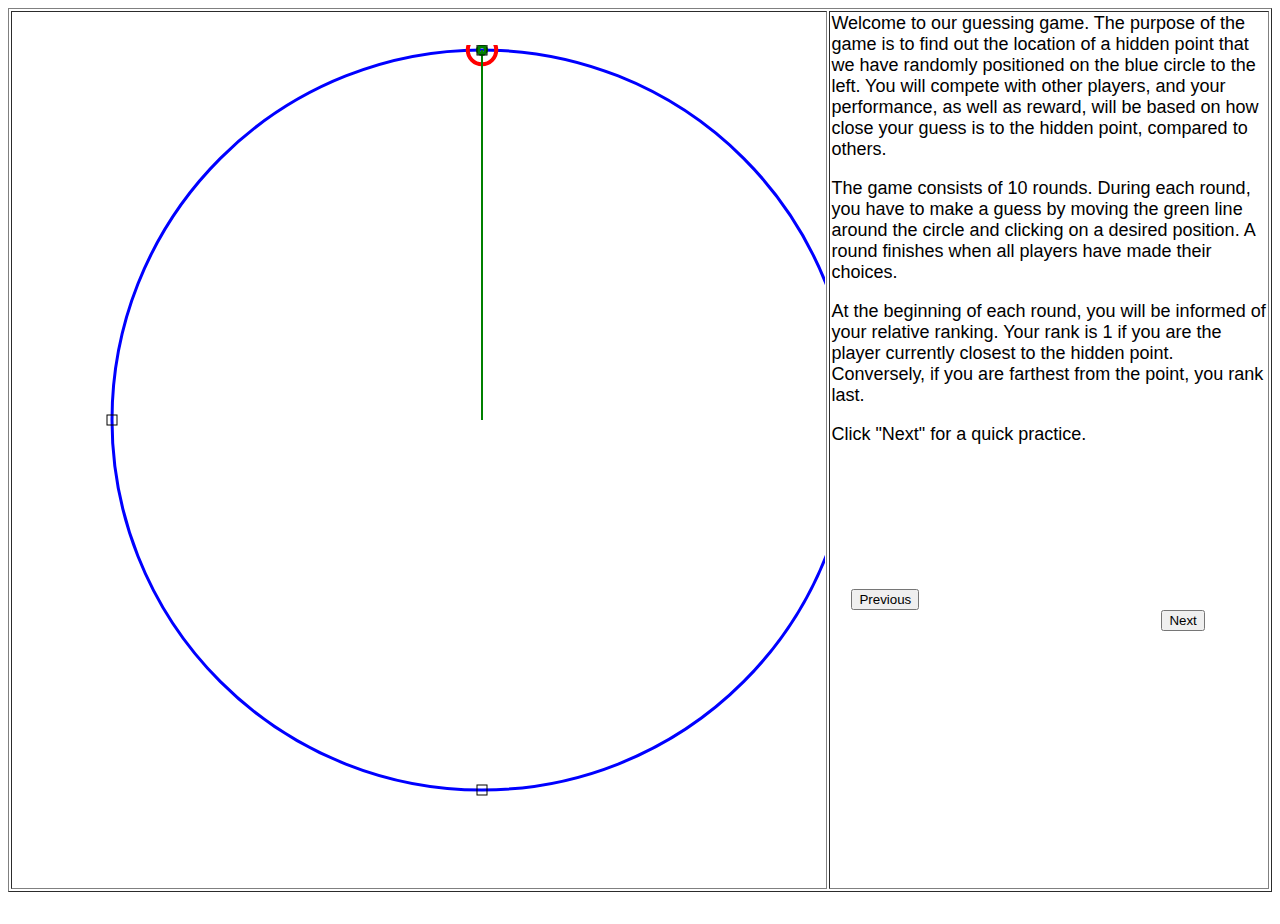
==== client/svgcanvas.html @ 97fe7a9d "commit" ====
<html xmlns="http://www.w3.org/1999/xhtml">
<body>
 

<head>
	<title>Rank Experiment</title>
	<script src="jquery.js"></script>
	<script src="ui/jquery.ui.core.js"></script>
	<script src="ui/jquery.ui.widget.js"></script>
	<script src="ui/jquery.ui.mouse.js"></script>
	<script src="ui/jquery.ui.draggable.js"></script>
	<!--
	<link href="css/reset.css" rel="stylesheet" type="text/css">
	<link href="css/layout.css" rel="stylesheet" type="text/css">
	<link href="css/style.css" rel="stylesheet" type="text/css">
	-->
	<script src="js/jquery.svg.js" type="text/javascript" ></script>
	<script src="js/jquery-ui.js" type="text/javascript" ></script>
	<script src="js/jquery.js" type="text/javascript" ></script>
	<script>
		var windowWidth = window.innerWidth
		var windowHeight = window.innerHeight
	</script>

</head>  
 
<link rel="stylesheet" type="text/css" href="rank.css"/>

<table border=1 width="100%" height="100%">

<tr>
<td style="width:65%; height=100%;padding:0px;">

<svg id="circleCanvas" xmlns="http://www.w3.org/2000/svg" 
    xmlns:xlink="http://www.w3.org/1999/xlink"
    xmlns:svg="http://www.w3.org/2000/svg"
    xml:space="preserve" style="height:788px!important;width:1010px!important;">

    <g id="svgCanvas" transform="translate(470,375) scale(1,-1)" style="position:absolute" >
      <circle id="majorCircle" cx="0" cy="0" r="370" stroke="blue" fill="white"
        stroke-width="3"> 
      </circle>        
      <circle id="targetCircle" cx="0" cy="370" r="4" stroke="green" fill="none"
        stroke-width="4">
      </circle>
      <circle id="currentGuess" cx="0" cy="370" r="4" stroke="red" fill="none"
        stroke-width="4">
        <animate attributeName="r" to="18" dur="1s" repeatCount="3">
      </circle>
        
      <line id="angleLine" x1="0" y1="0" x2="0" y2="370" stroke="green" fill="none" stroke-width="2">
      </line>	
      
      <rect x="365" y="-5" height="10" width="10" fill="none" stroke="black">
      </rect>
      <rect x="-375" y="-5" height="10" width="10" fill="none" stroke="black">
      </rect>
      <rect x="-5" y="365" height="10" width="10" fill="none" stroke="black">
      </rect>
      <rect x="-5" y="-375" height="10" width="10" fill="none" stroke="black">
      </rect>
    </g> 
</svg>
</td>
<td style="vertical-align:top">
<text id="instructions" style="font-size:18;font-family: Arial;">
<p>Welcome to our guessing game. The purpose of the game is to find out the location
of a hidden point that we have randomly positioned on the blue circle to the left.
You will compete with other players, and your performance, as well as reward, 
will be based on how close your guess is to the hidden point, compared to others.</p>

<p>The game consists of 10 rounds. During each round, you have to make a guess 
by moving the green line around the circle and clicking on a desired position. A round 
finishes when all players have made their choices.</p>

<p>
 At the beginning of each round, you will be
 informed of your relative ranking. Your rank is 1 if you are the player currently 
 closest to the hidden point. Conversely, if you are farthest from the point, you rank
 last.
</p>

<p>
 Click "Next" for a quick practice.
</p>
</text>
<br><br><br><br><br><br><br>
<button id="previous" type="button" style="margin-left:20px">Previous</button>
<button id="next" type="button" style="margin-left:330px">Next</button>

</td>
</tr>
</table>

<!--
  <text id="rankText" x="-200" y="90" font-family="Arial" font-size="30" color="blue" opacity="1" visibility="visible">Your rank is: 1</text>
  <text id="angleText" x="-200" y="130" font-family="Arial" font-size="30" color="blue" opacity="1" visibility="visible"></text>
  <text id="msgText" x="-200" y="170" font-family="Arial"   font-size="30" color="blue" opacity="1" visibility="visible"></text>
-->    
<script src="clientsvg.js"></script>
<script>
	 $(document).ready(function() {
    	new rank_experiment()
    });	
</script>



</body>
</html>
---- client/rank.css ----
.zoombar {
    font-family:Arial; 
    
  }
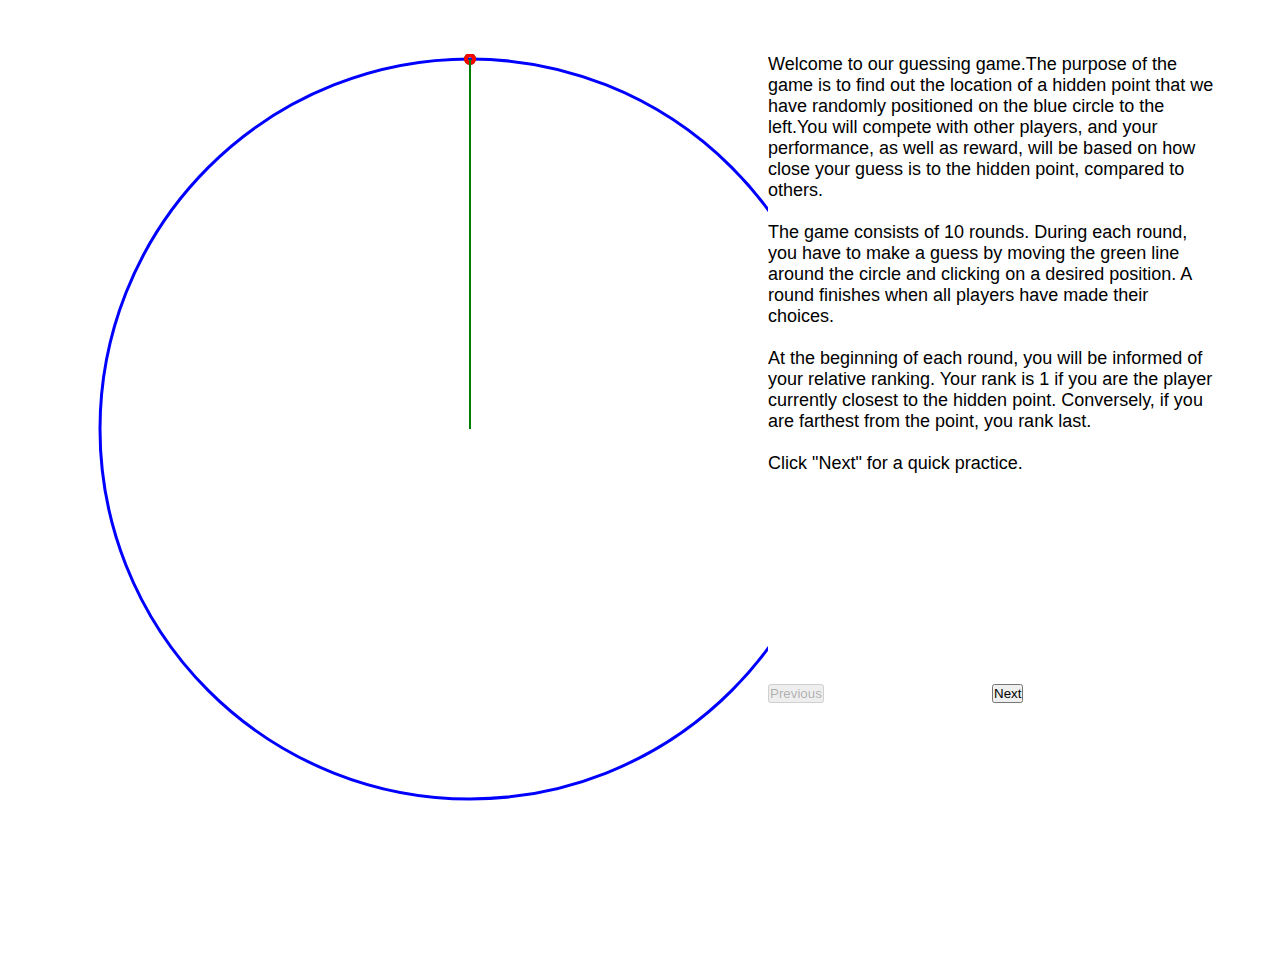
==== commit 6a763d91: "commit" ====
--- a/client/svgcanvas.html
+++ b/client/svgcanvas.html
@@ -4,104 +4,76 @@
 
 <head>
 	<title>Rank Experiment</title>
+<!--
 	<script src="jquery.js"></script>
 	<script src="ui/jquery.ui.core.js"></script>
 	<script src="ui/jquery.ui.widget.js"></script>
 	<script src="ui/jquery.ui.mouse.js"></script>
 	<script src="ui/jquery.ui.draggable.js"></script>
+-->
 	<!--
 	<link href="css/reset.css" rel="stylesheet" type="text/css">
 	<link href="css/layout.css" rel="stylesheet" type="text/css">
 	<link href="css/style.css" rel="stylesheet" type="text/css">
 	-->
+	<!--
 	<script src="js/jquery.svg.js" type="text/javascript" ></script>
 	<script src="js/jquery-ui.js" type="text/javascript" ></script>
 	<script src="js/jquery.js" type="text/javascript" ></script>
-	<script>
-		var windowWidth = window.innerWidth
-		var windowHeight = window.innerHeight
-	</script>
+	-->
 
 </head>  
  
 <link rel="stylesheet" type="text/css" href="rank.css"/>
 
-<table border=1 width="100%" height="100%">
+<div style="width:100%;height:100%">
+	<div>
+		<textarea id="rankText" readonly="readonly" style="text-align:center;height:6%;width:100%;font-size:30px;"></textarea>
+	</div>
+	<div style="height:100%;width:60%;float:left;">
+		<svg id="circleCanvas" xmlns="http://www.w3.org/1999/xhtml" 
+		     xmlns:svg="http://www.w3.org/2000/svg" 
+		     style="height:100%;width:100%;overflow:visible;"
+		 >
+          <g id="svgCanvas" transform="translate(470,375) scale(1,-1)" style="overflow:visible;">
+		     <circle id="majorCircle" cx="0" cy="0" r="370" stroke="blue" fill="white"
+        	 stroke-width="3"></circle>        
+             <circle id="targetCircle" cx="0" cy="370" r="4" stroke="green" fill="none"
+              stroke-width="4"></circle>
+             <circle id="currentGuess" cx="0" cy="370" r="4" stroke="red" fill="none"
+             stroke-width="4">
+               <animate attributeName="r" to="18" dur="0s" repeatCount="3"></animate>
+            </circle>
+            <line id="angleLine" x1="0" y1="0" x2="0" y2="370" stroke="green" fill="none" stroke-width="2">
+            </line>	
+        	</rect>
+        	</g> 
+        </svg>
+	</div>
+	<div style="height:100%;width:35%;float:left;">
+		<div style="height:70%;width:100%;">
+			<textarea id="instructions" readonly="readonly" style="height:100%;width:100%;">
+			</textarea>
+		
+		</div>
+		<div style="height:30%;width:100%;float:left;">
+			<div style="height:100%;width:50%;float:left;">
+				<button id="previous" type="button">Previous</button>
+			</div>
+			<div style="height:100%;width:50%;float:left">
+     			<button id="next" type="button">Next</button>
+			</div>
+		</div
 
-<tr>
-<td style="width:65%; height=100%;padding:0px;">
+	</div
+	
+</div>
 
-<svg id="circleCanvas" xmlns="http://www.w3.org/2000/svg" 
-    xmlns:xlink="http://www.w3.org/1999/xlink"
-    xmlns:svg="http://www.w3.org/2000/svg"
-    xml:space="preserve" style="height:788px!important;width:1010px!important;">
-
-    <g id="svgCanvas" transform="translate(470,375) scale(1,-1)" style="position:absolute" >
-      <circle id="majorCircle" cx="0" cy="0" r="370" stroke="blue" fill="white"
-        stroke-width="3"> 
-      </circle>        
-      <circle id="targetCircle" cx="0" cy="370" r="4" stroke="green" fill="none"
-        stroke-width="4">
-      </circle>
-      <circle id="currentGuess" cx="0" cy="370" r="4" stroke="red" fill="none"
-        stroke-width="4">
-        <animate attributeName="r" to="18" dur="1s" repeatCount="3">
-      </circle>
-        
-      <line id="angleLine" x1="0" y1="0" x2="0" y2="370" stroke="green" fill="none" stroke-width="2">
-      </line>	
-      
-      <rect x="365" y="-5" height="10" width="10" fill="none" stroke="black">
-      </rect>
-      <rect x="-375" y="-5" height="10" width="10" fill="none" stroke="black">
-      </rect>
-      <rect x="-5" y="365" height="10" width="10" fill="none" stroke="black">
-      </rect>
-      <rect x="-5" y="-375" height="10" width="10" fill="none" stroke="black">
-      </rect>
-    </g> 
-</svg>
-</td>
-<td style="vertical-align:top">
-<text id="instructions" style="font-size:18;font-family: Arial;">
-<p>Welcome to our guessing game. The purpose of the game is to find out the location
-of a hidden point that we have randomly positioned on the blue circle to the left.
-You will compete with other players, and your performance, as well as reward, 
-will be based on how close your guess is to the hidden point, compared to others.</p>
-
-<p>The game consists of 10 rounds. During each round, you have to make a guess 
-by moving the green line around the circle and clicking on a desired position. A round 
-finishes when all players have made their choices.</p>
-
-<p>
- At the beginning of each round, you will be
- informed of your relative ranking. Your rank is 1 if you are the player currently 
- closest to the hidden point. Conversely, if you are farthest from the point, you rank
- last.
-</p>
-
-<p>
- Click "Next" for a quick practice.
-</p>
-</text>
-<br><br><br><br><br><br><br>
-<button id="previous" type="button" style="margin-left:20px">Previous</button>
-<button id="next" type="button" style="margin-left:330px">Next</button>
-
-</td>
-</tr>
-</table>
-
-<!--
-  <text id="rankText" x="-200" y="90" font-family="Arial" font-size="30" color="blue" opacity="1" visibility="visible">Your rank is: 1</text>
-  <text id="angleText" x="-200" y="130" font-family="Arial" font-size="30" color="blue" opacity="1" visibility="visible"></text>
-  <text id="msgText" x="-200" y="170" font-family="Arial"   font-size="30" color="blue" opacity="1" visibility="visible"></text>
--->    
 <script src="clientsvg.js"></script>
 <script>
-	 $(document).ready(function() {
-    	new rank_experiment()
-    });	
+	window.onload = function() {
+		new rank_experiment()
+	}
 </script>
 
 
--- a/client/rank.css
+++ b/client/rank.css
@@ -1,6 +1,24 @@
-.zoombar {
-    font-family:Arial; 
-    
-  }
+* {
+padding: 0;
+margin: 0;
+}
+
+html, body {
+height: 100%;
+}
+
+textarea { 
+    border-style: none; 
+    border-color: Transparent; 
+    overflow: hidden;
+    text-align:left;
+    font-size:18px;
+    font-family:helvetica, arial, sans-serif;
+    resize:none;
+    user-select: none;
+    -moz-user-select: none; /* for FireFox */
+    -webkit-user-select: none; /* for Chrome and Safari */
+    -khtml-user-select: none;
+}
   
 
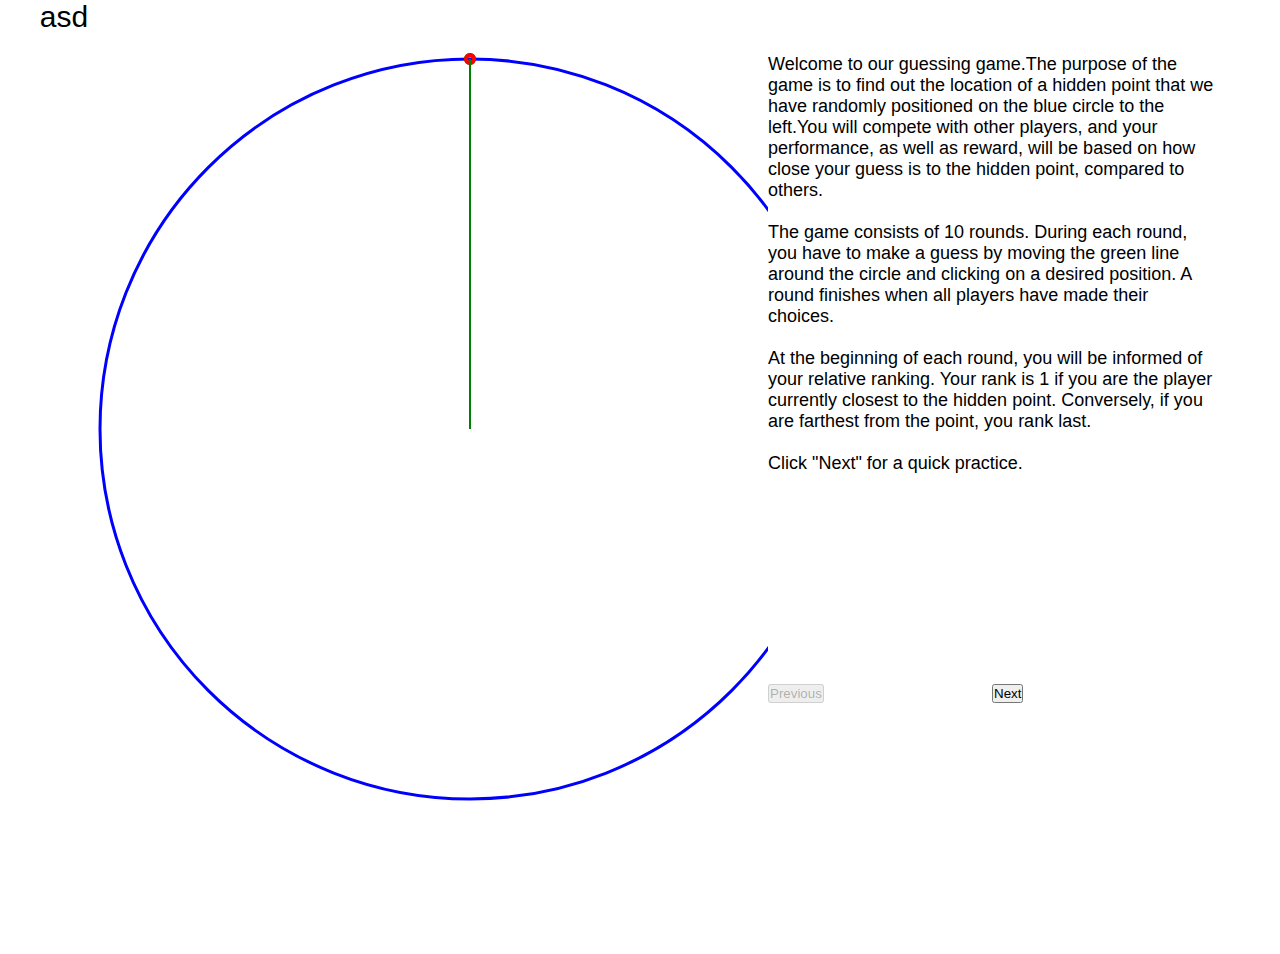
==== commit 19152cc9: "commit" ====
--- a/client/svgcanvas.html
+++ b/client/svgcanvas.html
@@ -27,10 +27,15 @@
 <link rel="stylesheet" type="text/css" href="rank.css"/>
 
 <div style="width:100%;height:100%">
-	<div>
-		<textarea id="rankText" readonly="readonly" style="text-align:center;height:6%;width:100%;font-size:30px;"></textarea>
+	<div style="height:6%;width:100%;float:left;">
+		<div style="height:100%;width:10%;float:left;">
+		   <textarea id="statusText" readonly="readonly" style="text-align:center;height:100%;width:100%;font-size:30px;">asd</textarea>
+		</div>
+	    <div style="height:100%;width:90%;float:left;">
+	    	<textarea id="rankText" readonly="readonly" style="text-align:center;height:100%;width:100%;font-size:30px;"></textarea>
+	    </div>
 	</div>
-	<div style="height:100%;width:60%;float:left;">
+	<div id="circleCanvasDiv" style="height:100%;width:60%;float:left;">
 		<svg id="circleCanvas" xmlns="http://www.w3.org/1999/xhtml" 
 		     xmlns:svg="http://www.w3.org/2000/svg" 
 		     style="height:100%;width:100%;overflow:visible;"
@@ -50,7 +55,7 @@
         	</g> 
         </svg>
 	</div>
-	<div style="height:100%;width:35%;float:left;">
+	<div id="instructionsDiv"style="height:100%;width:35%;float:left;">
 		<div style="height:70%;width:100%;">
 			<textarea id="instructions" readonly="readonly" style="height:100%;width:100%;">
 			</textarea>
--- a/client/rank.css
+++ b/client/rank.css
@@ -10,12 +10,12 @@
 textarea { 
     border-style: none; 
     border-color: Transparent; 
+    background-color:white;
     overflow: hidden;
     text-align:left;
     font-size:18px;
     font-family:helvetica, arial, sans-serif;
     resize:none;
-    user-select: none;
     -moz-user-select: none; /* for FireFox */
     -webkit-user-select: none; /* for Chrome and Safari */
     -khtml-user-select: none;
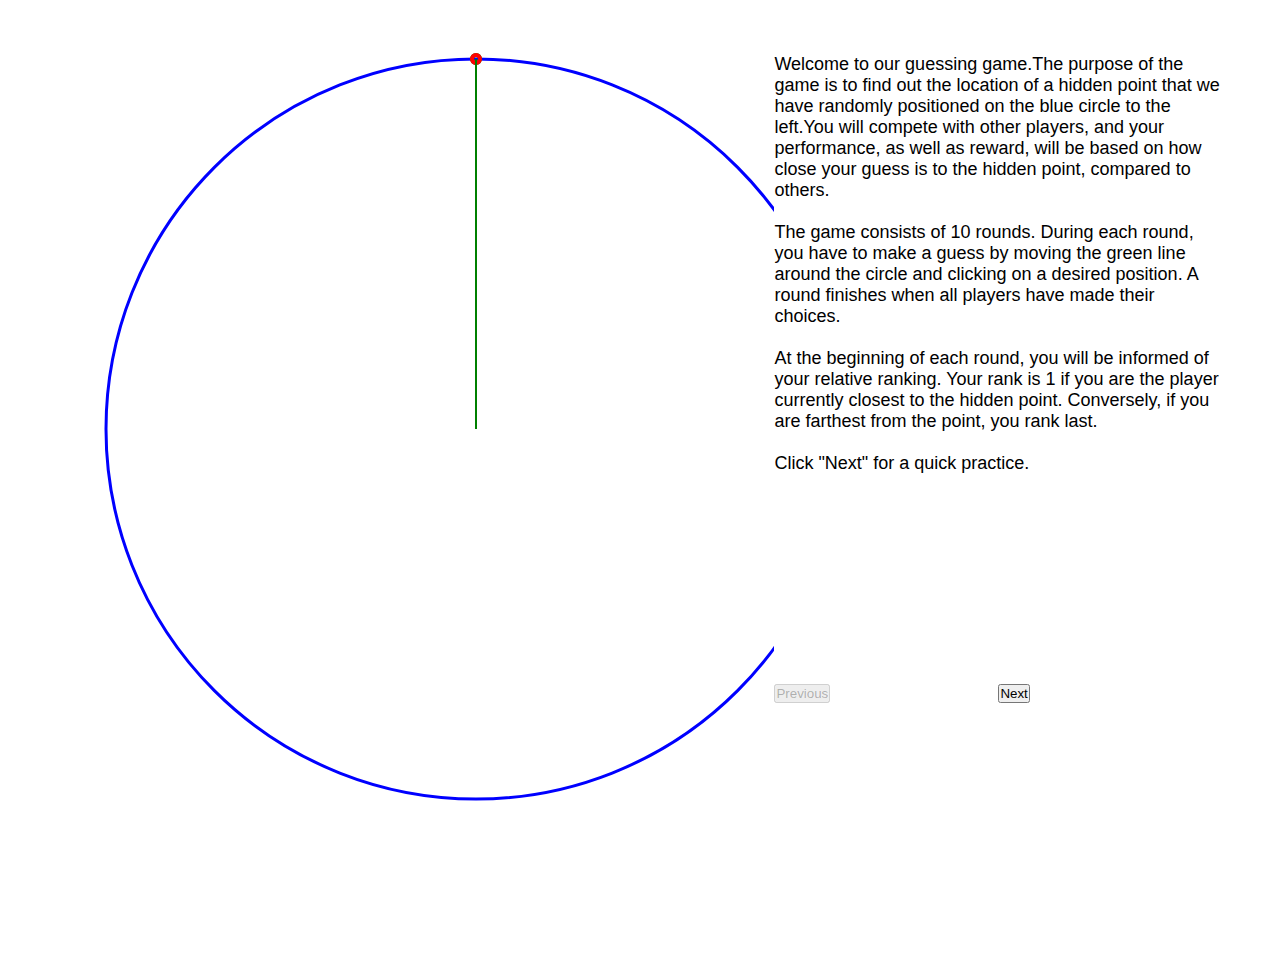
==== commit 645d80e1: "commit" ====
--- a/client/svgcanvas.html
+++ b/client/svgcanvas.html
@@ -28,13 +28,13 @@
 
 <div style="width:100%;height:100%">
 	<div style="height:6%;width:100%;float:left;">
-		<div style="height:100%;width:10%;float:left;">
-		   <textarea id="statusText" readonly="readonly" style="text-align:center;height:100%;width:100%;font-size:30px;">asd</textarea>
-		</div>
-	    <div style="height:100%;width:90%;float:left;">
-	    	<textarea id="rankText" readonly="readonly" style="text-align:center;height:100%;width:100%;font-size:30px;"></textarea>
-	    </div>
+		<textarea id="rankText" readonly="readonly" style="text-align:center;height:100%;width:100%;font-size:30px;"></textarea>
 	</div>
+	
+	<div id="gameTextDiv" style="height:100%;width:0.5%;float:left;">
+		<textarea id="gameText" readonly="readonly" style="height:100%;width:100%;float:left;"></textarea>
+	</div>
+	
 	<div id="circleCanvasDiv" style="height:100%;width:60%;float:left;">
 		<svg id="circleCanvas" xmlns="http://www.w3.org/1999/xhtml" 
 		     xmlns:svg="http://www.w3.org/2000/svg" 
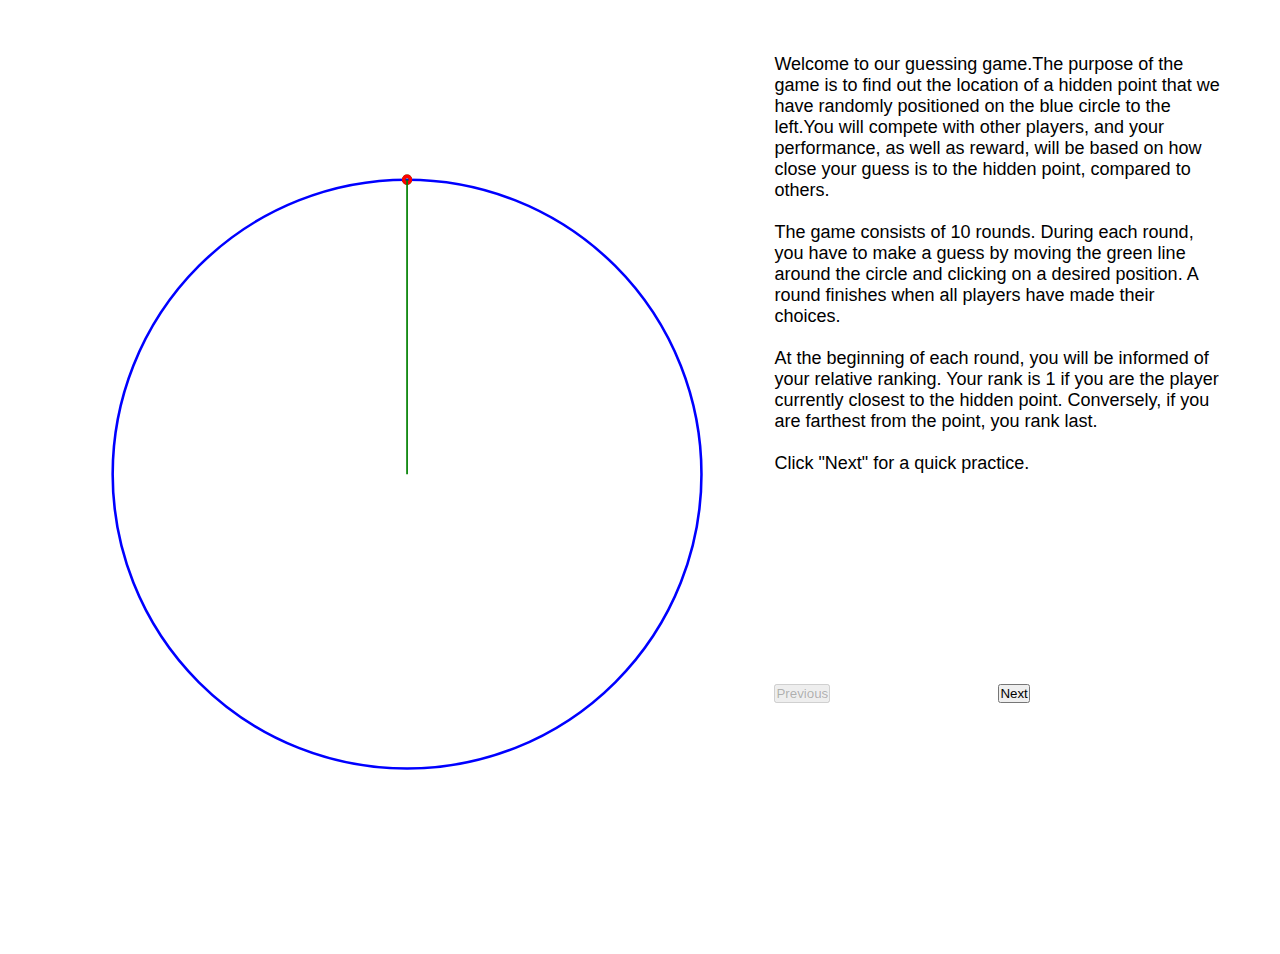
==== commit 92c4cace: "commit" ====
--- a/client/svgcanvas.html
+++ b/client/svgcanvas.html
@@ -4,24 +4,7 @@
 
 <head>
 	<title>Rank Experiment</title>
-<!--
-	<script src="jquery.js"></script>
-	<script src="ui/jquery.ui.core.js"></script>
-	<script src="ui/jquery.ui.widget.js"></script>
-	<script src="ui/jquery.ui.mouse.js"></script>
-	<script src="ui/jquery.ui.draggable.js"></script>
--->
-	<!--
-	<link href="css/reset.css" rel="stylesheet" type="text/css">
-	<link href="css/layout.css" rel="stylesheet" type="text/css">
-	<link href="css/style.css" rel="stylesheet" type="text/css">
-	-->
-	<!--
-	<script src="js/jquery.svg.js" type="text/javascript" ></script>
-	<script src="js/jquery-ui.js" type="text/javascript" ></script>
 	<script src="js/jquery.js" type="text/javascript" ></script>
-	-->
-
 </head>  
  
 <link rel="stylesheet" type="text/css" href="rank.css"/>
@@ -33,23 +16,24 @@
 	
 	<div id="gameTextDiv" style="height:100%;width:0.5%;float:left;">
 		<textarea id="gameText" readonly="readonly" style="height:100%;width:100%;float:left;"></textarea>
+		
 	</div>
 	
 	<div id="circleCanvasDiv" style="height:100%;width:60%;float:left;">
 		<svg id="circleCanvas" xmlns="http://www.w3.org/1999/xhtml" 
 		     xmlns:svg="http://www.w3.org/2000/svg" 
 		     style="height:100%;width:100%;overflow:visible;"
-		 >
-          <g id="svgCanvas" transform="translate(470,375) scale(1,-1)" style="overflow:visible;">
-		     <circle id="majorCircle" cx="0" cy="0" r="370" stroke="blue" fill="white"
+		     viewBox="0 0 900 800">
+          <g id="svgCanvas" transform="translate(470,365) scale(1,-1)" style="overflow:visible;height:100%;width:100%;">
+		     <circle id="majorCircle" cx="0" cy="0" r="345" stroke="blue" fill="white"
         	 stroke-width="3"></circle>        
-             <circle id="targetCircle" cx="0" cy="370" r="4" stroke="green" fill="none"
+             <circle id="targetCircle" cx="0" cy="345" r="4" stroke="green" fill="none"
               stroke-width="4"></circle>
-             <circle id="currentGuess" cx="0" cy="370" r="4" stroke="red" fill="none"
+             <circle id="currentGuess" cx="0" cy="345" r="4" stroke="red" fill="none"
              stroke-width="4">
                <animate attributeName="r" to="18" dur="0s" repeatCount="3"></animate>
             </circle>
-            <line id="angleLine" x1="0" y1="0" x2="0" y2="370" stroke="green" fill="none" stroke-width="2">
+            <line id="angleLine" x1="0" y1="0" x2="0" y2="345" stroke="green" fill="none" stroke-width="2">
             </line>	
         	</rect>
         	</g> 
@@ -73,12 +57,11 @@
 	</div
 	
 </div>
-
 <script src="clientsvg.js"></script>
 <script>
-	window.onload = function() {
+	$(document).ready(function () {
 		new rank_experiment()
-	}
+	})
 </script>
 
 
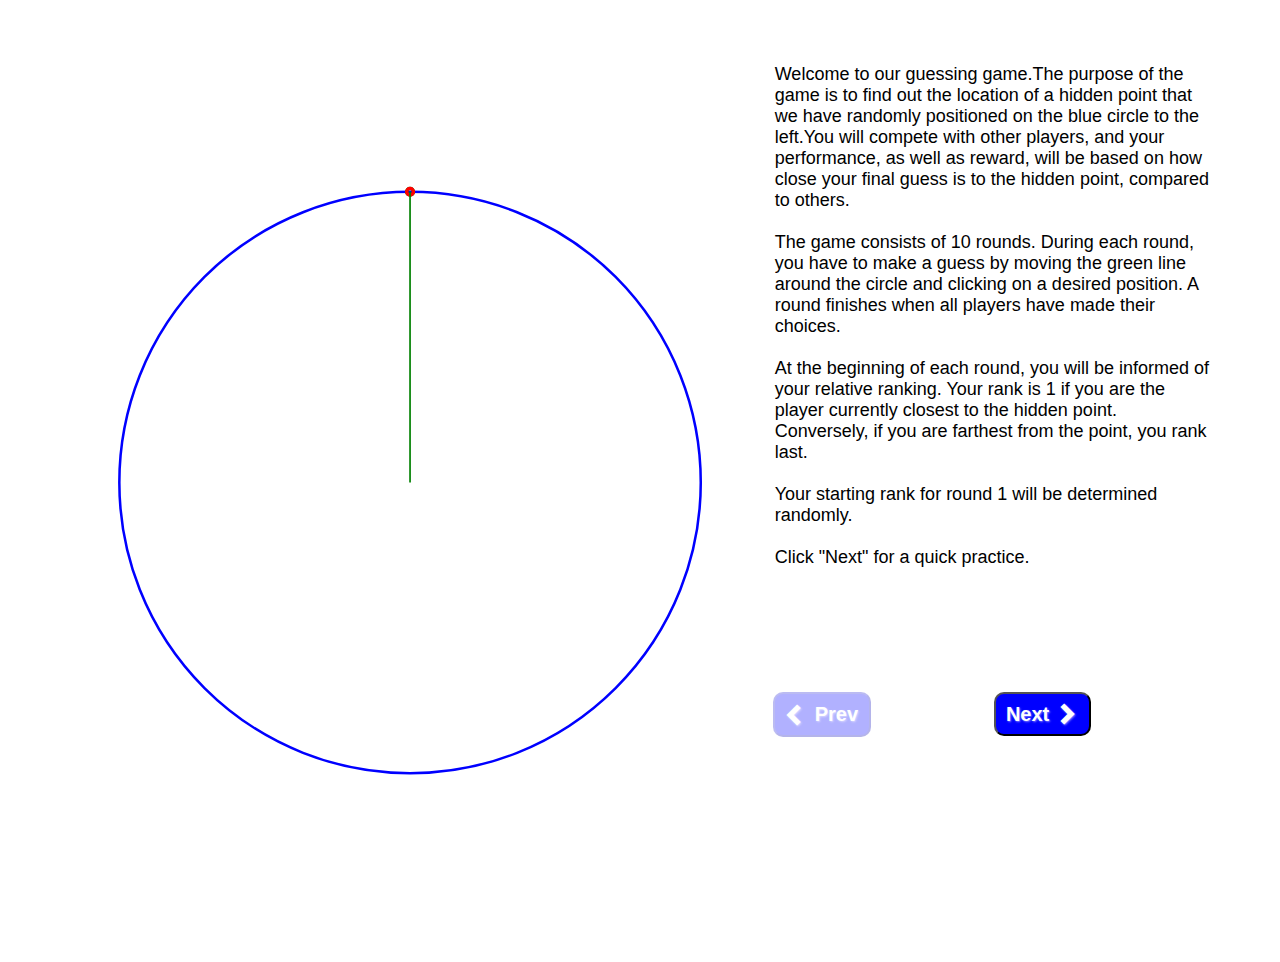
==== commit ac3901ee: "commit" ====
--- a/client/svgcanvas.html
+++ b/client/svgcanvas.html
@@ -15,8 +15,8 @@
 	</div>
 	
 	<div id="gameTextDiv" style="height:100%;width:0.5%;float:left;">
-		<textarea id="gameText" readonly="readonly" style="height:100%;width:100%;float:left;"></textarea>
-		
+		<span id="gameText"></span>
+		<span id="textareaspan" class="websymbols"></span>		
 	</div>
 	
 	<div id="circleCanvasDiv" style="height:100%;width:60%;float:left;">
@@ -31,7 +31,7 @@
               stroke-width="4"></circle>
              <circle id="currentGuess" cx="0" cy="345" r="4" stroke="red" fill="none"
              stroke-width="4">
-               <animate attributeName="r" to="18" dur="0s" repeatCount="3"></animate>
+               <animate attributeName="r" to="10" dur="0s" repeatCount="3"></animate>
             </circle>
             <line id="angleLine" x1="0" y1="0" x2="0" y2="345" stroke="green" fill="none" stroke-width="2">
             </line>	
@@ -47,10 +47,13 @@
 		</div>
 		<div style="height:30%;width:100%;float:left;">
 			<div style="height:100%;width:50%;float:left;">
-				<button id="previous" type="button">Previous</button>
-			</div>
-			<div style="height:100%;width:50%;float:left">
-     			<button id="next" type="button">Next</button>
+     			<button id="previous" class="prevbutton" type="button">
+     			<span class="prevbuttontext"><</span>Prev</button>
+     			
+			</div>			
+			<div style="height:100%;width:50%;float:right">			   
+     			<button id="next" class="nextbutton" type="button">
+     				<text class="nextbuttontext">Next</text>></button>
 			</div>
 		</div
 
--- a/client/rank.css
+++ b/client/rank.css
@@ -1,11 +1,182 @@
+
 * {
-padding: 0;
-margin: 0;
+ font-size: 20px;
 }
+
 
 html, body {
 height: 100%;
 }
+
+
+/*animations*/
+
+@keyframes radioactivebuttons 
+{
+	from {background-color:#0000FF;
+	box-shadow: 0 0 9px #333;}
+	50% {
+		background-color: #3C3CFC;
+		box-shadow:0 0 18px #3C3CFC;
+	}
+	to {background-color:#0000FF;}
+}
+
+@-moz-keyframes radioactivebuttons 
+{
+    from {background-color:#0000FF;
+	box-shadow: 0 0 9px #333;}
+	50% {
+		background-color: #3C3CFC;
+		box-shadow:0 0 18px #3C3CFC;
+	}
+	to {background-color:#0000FF;}
+}
+
+@-webkit-keyframes radioactivebuttons
+{
+	from {background-color:#0000FF;
+	box-shadow: 0 0 9px #333;}
+	50% {
+		background-color: #3C3CFC;
+		box-shadow:0 0 18px #3C3CFC;
+	}
+	to {background-color:#0000FF;}
+}
+
+
+
+@font-face {
+    font-family: 'WebSymbolsRegular';
+    src: url('fonts/WebSymbols-Font-Pack/websymbols-regular-webfont.eot');
+    src: url('fonts/WebSymbols-Font-Pack/websymbols-regular-webfont.eot?#iefix') format('embedded-opentype'),
+        url('fonts/WebSymbols-Font-Pack/websymbols-regular-webfont.woff') format('woff'),
+        url('fonts/WebSymbols-Font-Pack/websymbols-regular-webfont.ttf') format('truetype'),
+        url('fonts/WebSymbols-Font-Pack/websymbols-regular-webfont.svg#WebSymbolsRegular') format('svg');
+    font-weight: normal;
+    font-style: normal;
+}
+
+.websymbols {
+   font-family: 'WebSymbolsRegular', cursive;
+   font-size: 20px;
+}
+
+
+.nextbutton {
+	padding: 20px 0px 20px 50px;
+	position:relative;
+	font-family: 'WebSymbolsRegular', cursive;
+	border-radius:10px;
+    color: white;
+    text-decoration:none;
+    font-weight: bold;
+    font-size: 20px;
+    text-shadow: 1px 1px 2px rgba(255,255,255,0.5);   
+    line-height: 0px;
+    background-color: blue; 
+    -webkit-touch-callout: none;
+	-webkit-user-select: none;
+	-khtml-user-select: none;
+	-moz-user-select: none;
+	-ms-user-select: none;
+	user-select: none;
+	cursor: hand;
+	cursor:pointer;
+	animation-name: radioactivebuttons;
+	animation-duration: 0.7s;
+	animation-iteration-count: infinite;
+	-webkit-animation-name: radioactivebuttons;
+	-webkit-animation-duration: 0.7s;
+	-webkit-animation-iteration-count: infinite;
+	-moz-animation-name: radioactivebuttons;
+	-moz-animation-duration: 0.7s;
+	-moz-animation-iteration-count: infinite;
+}
+
+.nextbuttontext {
+	right: 40px;
+    font-size: 20px;
+    color: white;
+    line-height: 0px;
+    font-weight: bold;    
+    position:relative;
+    font-family: "Myriad Pro", "Trebuchet MS", sans-serif;  
+    display: block;
+}
+
+
+.nextbutton:hover{
+	-webkit-animation-name: off;
+    animation-name: off;
+	-moz-animation-name: off;
+    box-shadow: 
+        0px 1px 15px rgba(255,255,255,1.8) inset, 
+        1px 1px 5px rgba(255,255,255,1.8); 
+}
+
+.nextbutton:disabled {
+   opacity:0.3;
+  -webkit-animation-name: off;
+  animation-name: off;
+  -moz-animation-name: off;
+   box-shadow: 
+        0px 0px 0px rgba(255,255,255,1.8);     
+}
+
+
+
+
+.prevbuttontext {	
+	font-family: 'WebSymbolsRegular', cursive;
+    color: white;    
+    font-weight: bold;
+    font-size: 20px;   
+    line-height: 0px;
+    padding-right: 15px;
+}
+
+
+.prevbutton {
+	padding: 20px 11px 20px 12px;
+	border-radius:10px;
+    background-color: blue;	
+    font-size: 20px;
+    text-decoration: none;
+    color: white;
+    line-height: 0px;
+    font-weight: bold;
+    position:relative;
+    font-family: "Myriad Pro", "Trebuchet MS", sans-serif;
+    text-shadow: 1px 1px 2px rgba(255,255,255,0.5);
+    display: block;    
+    -webkit-touch-callout: none;
+	-webkit-user-select: none;
+	-khtml-user-select: none;
+	-moz-user-select: none;
+	-ms-user-select: none;
+	user-select: none;
+	cursor: hand;
+
+}
+
+
+.prevbutton:hover{
+    box-shadow: 
+        0px 1px 15px rgba(255,255,255,1.8) inset, 
+        1px 1px 5px rgba(255,255,255,1.8); 
+}
+
+.prevbutton:disabled {
+  opacity:0.3;
+   box-shadow: 
+        0px 0px 0px rgba(255,255,255,1.8);   
+}
+
+
+
+
+
 
 textarea { 
     border-style: none; 
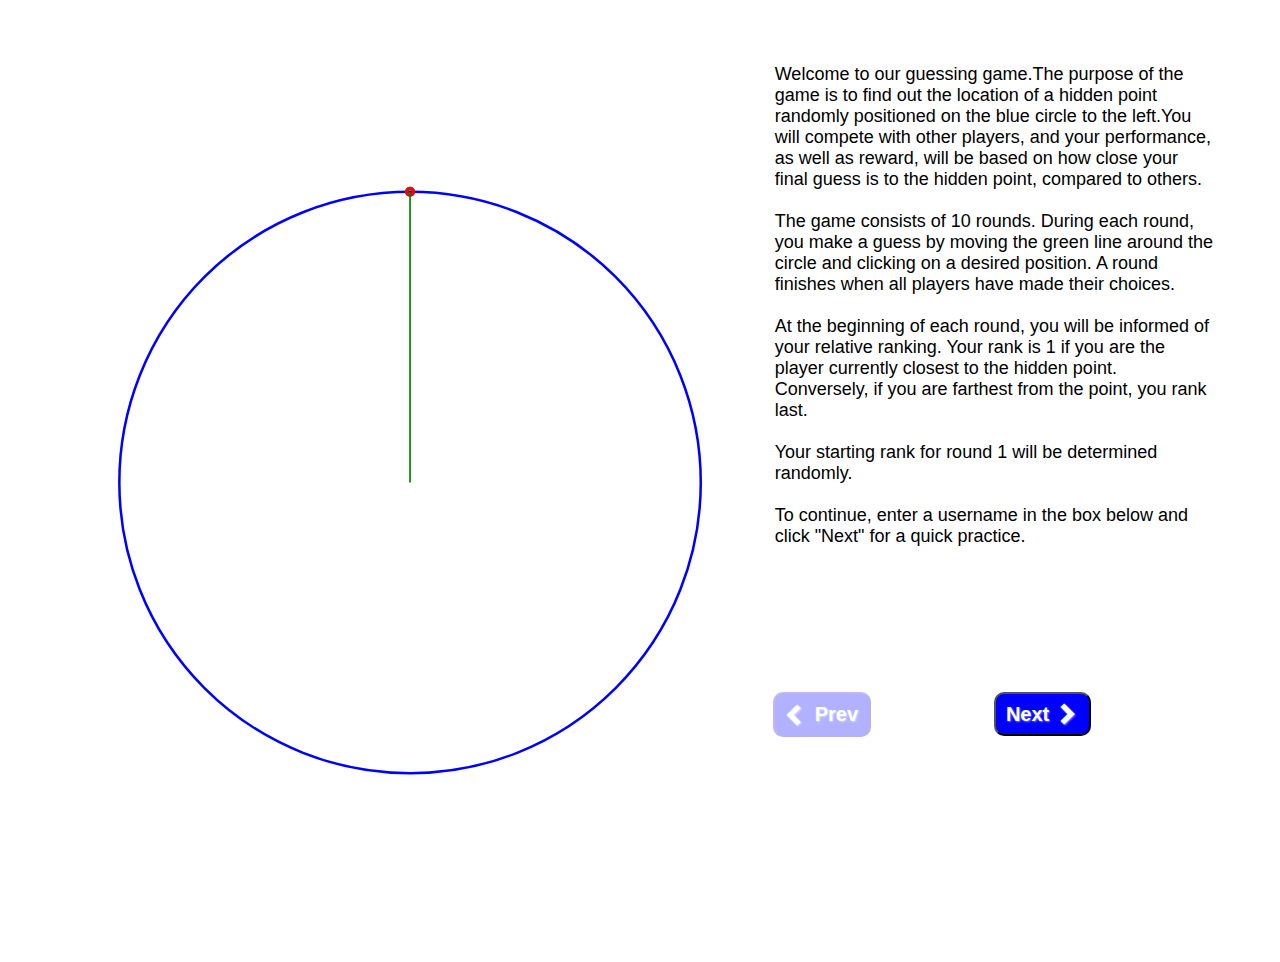
==== commit ed451bea: "commit" ====
--- a/client/svgcanvas.html
+++ b/client/svgcanvas.html
@@ -31,7 +31,7 @@
               stroke-width="4"></circle>
              <circle id="currentGuess" cx="0" cy="345" r="4" stroke="red" fill="none"
              stroke-width="4">
-               <animate attributeName="r" to="10" dur="0s" repeatCount="3"></animate>
+               <animate attributeName="r" to="10" repeatCount="3"></animate>
             </circle>
             <line id="angleLine" x1="0" y1="0" x2="0" y2="345" stroke="green" fill="none" stroke-width="2">
             </line>	
@@ -42,14 +42,12 @@
 	<div id="instructionsDiv"style="height:100%;width:35%;float:left;">
 		<div style="height:70%;width:100%;">
 			<textarea id="instructions" readonly="readonly" style="height:100%;width:100%;">
-			</textarea>
-		
+			</textarea>		
 		</div>
 		<div style="height:30%;width:100%;float:left;">
 			<div style="height:100%;width:50%;float:left;">
      			<button id="previous" class="prevbutton" type="button">
-     			<span class="prevbuttontext"><</span>Prev</button>
-     			
+     			<span class="prevbuttontext"><</span>Prev</button>     			
 			</div>			
 			<div style="height:100%;width:50%;float:right">			   
      			<button id="next" class="nextbutton" type="button">
--- a/client/rank.css
+++ b/client/rank.css
@@ -69,6 +69,7 @@
 	font-family: 'WebSymbolsRegular', cursive;
 	border-radius:10px;
     color: white;
+    size: auto
     text-decoration:none;
     font-weight: bold;
     font-size: 20px;
@@ -110,9 +111,11 @@
 	-webkit-animation-name: off;
     animation-name: off;
 	-moz-animation-name: off;
+	/*
     box-shadow: 
         0px 1px 15px rgba(255,255,255,1.8) inset, 
-        1px 1px 5px rgba(255,255,255,1.8); 
+        1px 1px 5px rgba(255,255,255,1.8);
+    */ 
 }
 
 .nextbutton:disabled {
@@ -162,21 +165,20 @@
 
 
 .prevbutton:hover{
+	/*
     box-shadow: 
         0px 1px 15px rgba(255,255,255,1.8) inset, 
-        1px 1px 5px rgba(255,255,255,1.8); 
+        1px 1px 5px rgba(255,255,255,1.8);
+    */ 
 }
 
 .prevbutton:disabled {
   opacity:0.3;
+  /*
    box-shadow: 
-        0px 0px 0px rgba(255,255,255,1.8);   
+        0px 0px 0px rgba(255,255,255,1.8);
+  */   
 }
-
-
-
-
-
 
 textarea { 
     border-style: none; 
